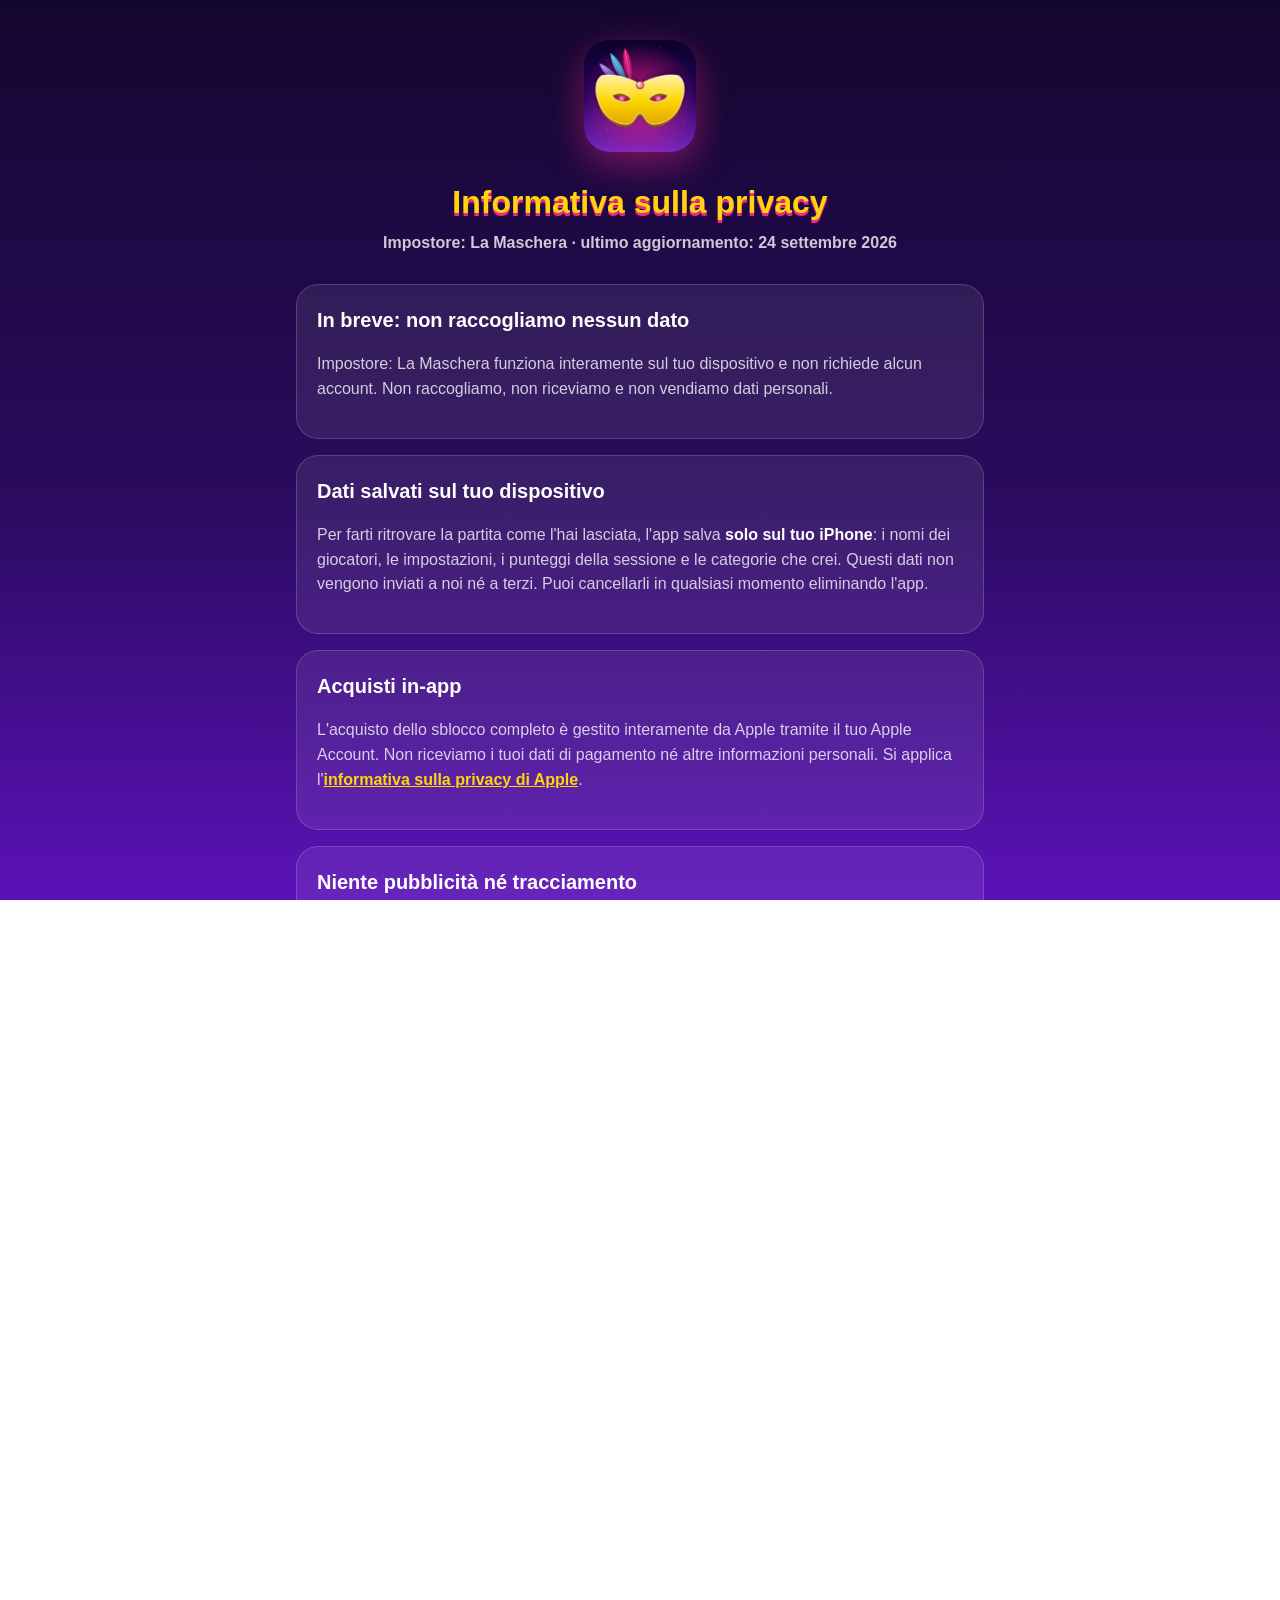
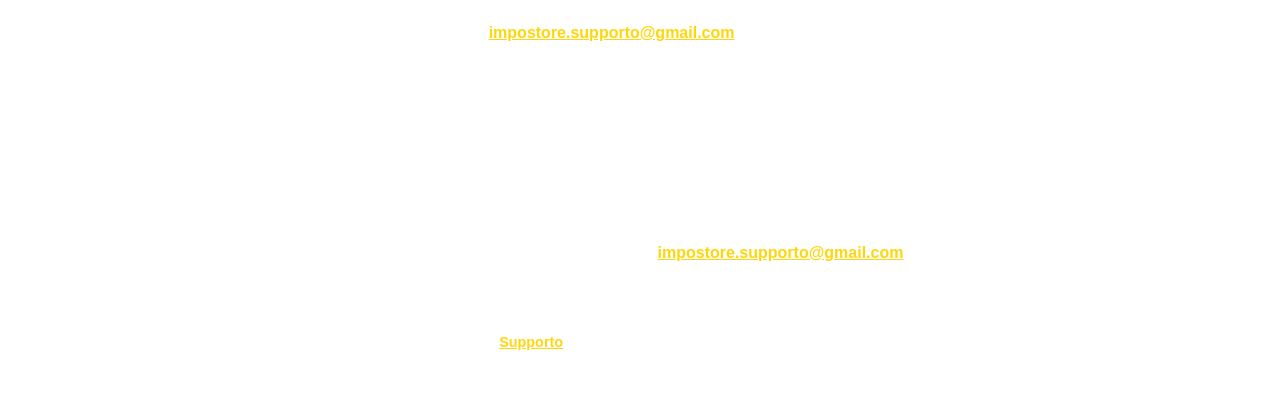
==== privacy.html @ b66f3663 "Sito di supporto e privacy di Impostore: La Maschera" ====
<!DOCTYPE html>
<html lang="it">
<head>
  <meta charset="utf-8">
  <meta name="viewport" content="width=device-width, initial-scale=1">
  <title>Impostore: La Maschera – Privacy</title>
  <meta name="description" content="Informativa sulla privacy di Impostore: La Maschera.">
  <link rel="icon" href="icon.png">
  <link rel="stylesheet" href="style.css">
</head>
<body>
<main>
  <header>
    <img src="icon.png" alt="Icona di Impostore: La Maschera">
    <h1>Informativa sulla privacy</h1>
    <p class="tagline">Impostore: La Maschera · ultimo aggiornamento: 24 settembre 2026</p>
  </header>

  <section>
    <h2>In breve: non raccogliamo nessun dato</h2>
    <p>Impostore: La Maschera funziona interamente sul tuo dispositivo e non richiede alcun account. Non raccogliamo, non riceviamo e non vendiamo dati personali.</p>
  </section>

  <section>
    <h2>Dati salvati sul tuo dispositivo</h2>
    <p>Per farti ritrovare la partita come l'hai lasciata, l'app salva <strong>solo sul tuo iPhone</strong>: i nomi dei giocatori, le impostazioni, i punteggi della sessione e le categorie che crei. Questi dati non vengono inviati a noi né a terzi. Puoi cancellarli in qualsiasi momento eliminando l'app.</p>
  </section>

  <section>
    <h2>Acquisti in-app</h2>
    <p>L'acquisto dello sblocco completo è gestito interamente da Apple tramite il tuo Apple Account. Non riceviamo i tuoi dati di pagamento né altre informazioni personali. Si applica l'<a href="https://www.apple.com/it/legal/privacy/">informativa sulla privacy di Apple</a>.</p>
  </section>

  <section>
    <h2>Niente pubblicità né tracciamento</h2>
    <p>L'app non contiene pubblicità, strumenti di analisi, sistemi di tracciamento o SDK di terze parti, e non accede a posizione, contatti, foto, fotocamera o microfono.</p>
  </section>

  <section>
    <h2>Condivisione dei risultati</h2>
    <p>Se scegli di condividere il risultato di una partita, l'immagine viene creata sul tuo dispositivo e sei tu a decidere dove inviarla tramite il menu di condivisione di iOS.</p>
  </section>

  <section>
    <h2>Bambini</h2>
    <p>Il gioco è adatto a tutti. Poiché non raccogliamo alcun dato, non raccogliamo nemmeno dati di minori.</p>
  </section>

  <section>
    <h2>Se ci scrivi</h2>
    <p>Se ci contatti via email useremo il tuo indirizzo e il contenuto del messaggio solo per risponderti. Cancelleremo i messaggi su tua richiesta.</p>
  </section>

  <section>
    <h2>Modifiche e contatti</h2>
    <p>Se questa informativa dovesse cambiare, aggiorneremo questa pagina e la data in alto. Per qualsiasi domanda: <a href="mailto:impostore.supporto@gmail.com">impostore.supporto@gmail.com</a>.</p>
  </section>

  <section>
    <h2>English summary</h2>
    <p>Impostore: La Maschera does not collect any personal data. Player names, settings, scores and custom categories are stored only on your device and are deleted when you delete the app. In-app purchases are handled entirely by Apple. There are no ads, analytics, tracking or third-party SDKs. Contact: <a href="mailto:impostore.supporto@gmail.com">impostore.supporto@gmail.com</a>.</p>
  </section>

  <footer><a href="index.html">Supporto</a> · © 2026 Impostore: La Maschera</footer>
</main>
</body>
</html>
---- style.css ----
:root {
  --night: #14072e;
  --purple: #5b12b8;
  --gold: #ffd60a;
  --pink: #f72585;
  --text: #ffffff;
  --muted: rgba(255, 255, 255, 0.78);
  --card: rgba(255, 255, 255, 0.08);
  --border: rgba(255, 255, 255, 0.16);
}
* { box-sizing: border-box; }
body {
  margin: 0;
  min-height: 100vh;
  background: linear-gradient(180deg, var(--night) 0%, #2a0b5e 55%, var(--purple) 100%) fixed;
  color: var(--text);
  font-family: ui-rounded, "SF Pro Rounded", -apple-system, BlinkMacSystemFont, "Segoe UI", Roboto, sans-serif;
  line-height: 1.55;
}
main { max-width: 720px; margin: 0 auto; padding: 40px 16px 56px; }
header { text-align: center; margin-bottom: 28px; }
header img { width: 112px; height: 112px; border-radius: 26px; box-shadow: 0 12px 36px rgba(247, 37, 133, 0.45); }
h1 { font-size: 2rem; font-weight: 900; margin: 18px 0 4px; color: var(--gold); text-shadow: 0 3px 0 var(--pink); }
h2 { font-size: 1.25rem; font-weight: 800; margin: 0 0 10px; }
.tagline { color: var(--muted); margin: 0; font-weight: 600; }
section { background: var(--card); border: 1px solid var(--border); border-radius: 22px; padding: 20px; margin: 16px 0; }
p, li { color: var(--muted); }
strong { color: var(--text); }
a { color: var(--gold); font-weight: 700; }
.button {
  display: inline-block; margin-top: 6px; padding: 12px 20px; border-radius: 16px;
  background: var(--gold); color: #3a1a00; text-decoration: none; font-weight: 900;
}
details { border-top: 1px solid var(--border); padding: 12px 0; }
details:first-of-type { border-top: none; }
summary { cursor: pointer; font-weight: 800; color: var(--text); }
footer { text-align: center; color: rgba(255, 255, 255, 0.55); font-size: 0.9rem; margin-top: 28px; }
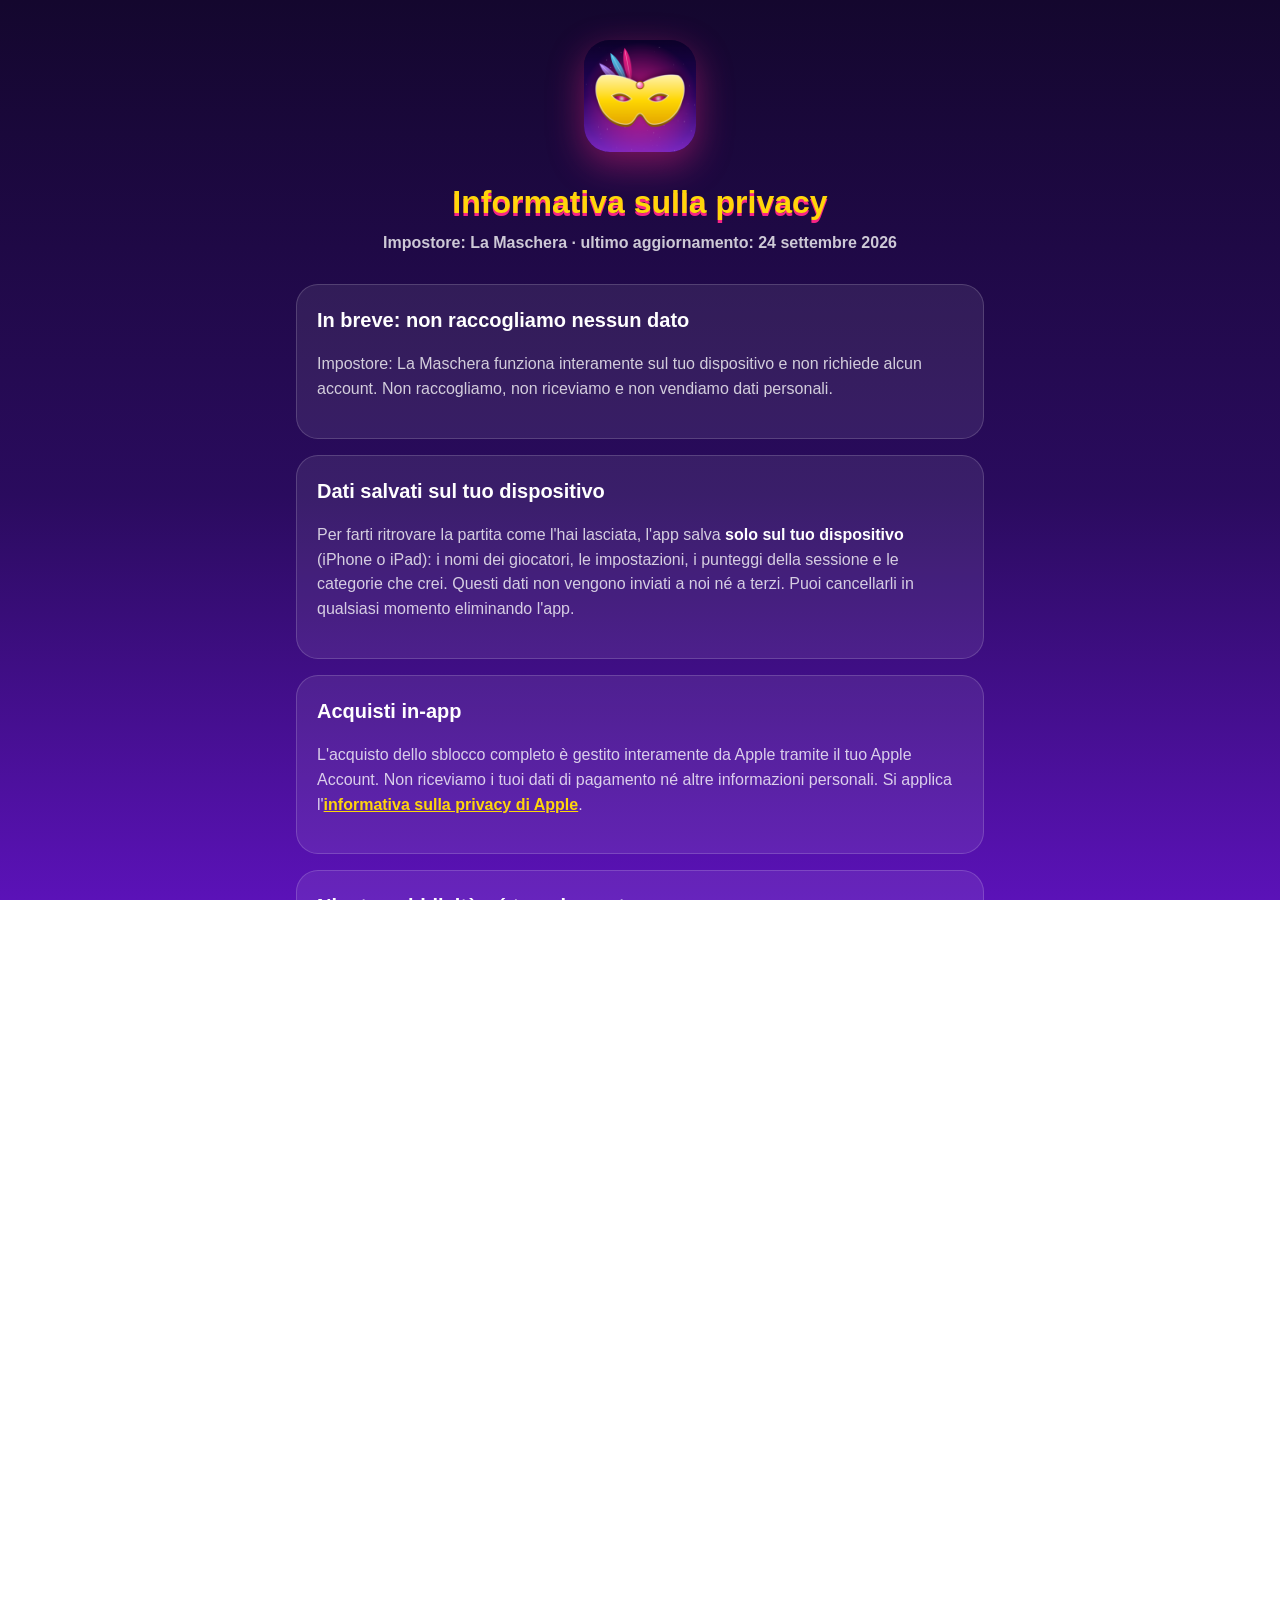
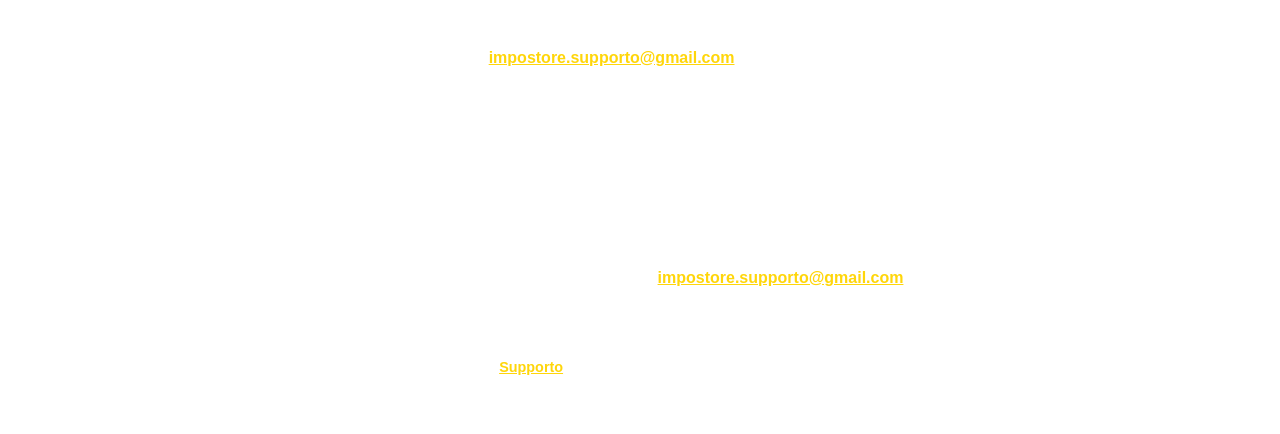
==== commit 77515e0c: "Sito: il gioco è disponibile anche su iPad - "un solo iPhone o iPad" e "Passatevi il telefono (o l'i" ====
--- a/privacy.html
+++ b/privacy.html
@@ -23,7 +23,7 @@
 
   <section>
     <h2>Dati salvati sul tuo dispositivo</h2>
-    <p>Per farti ritrovare la partita come l'hai lasciata, l'app salva <strong>solo sul tuo iPhone</strong>: i nomi dei giocatori, le impostazioni, i punteggi della sessione e le categorie che crei. Questi dati non vengono inviati a noi né a terzi. Puoi cancellarli in qualsiasi momento eliminando l'app.</p>
+    <p>Per farti ritrovare la partita come l'hai lasciata, l'app salva <strong>solo sul tuo dispositivo</strong> (iPhone o iPad): i nomi dei giocatori, le impostazioni, i punteggi della sessione e le categorie che crei. Questi dati non vengono inviati a noi né a terzi. Puoi cancellarli in qualsiasi momento eliminando l'app.</p>
   </section>
 
   <section>
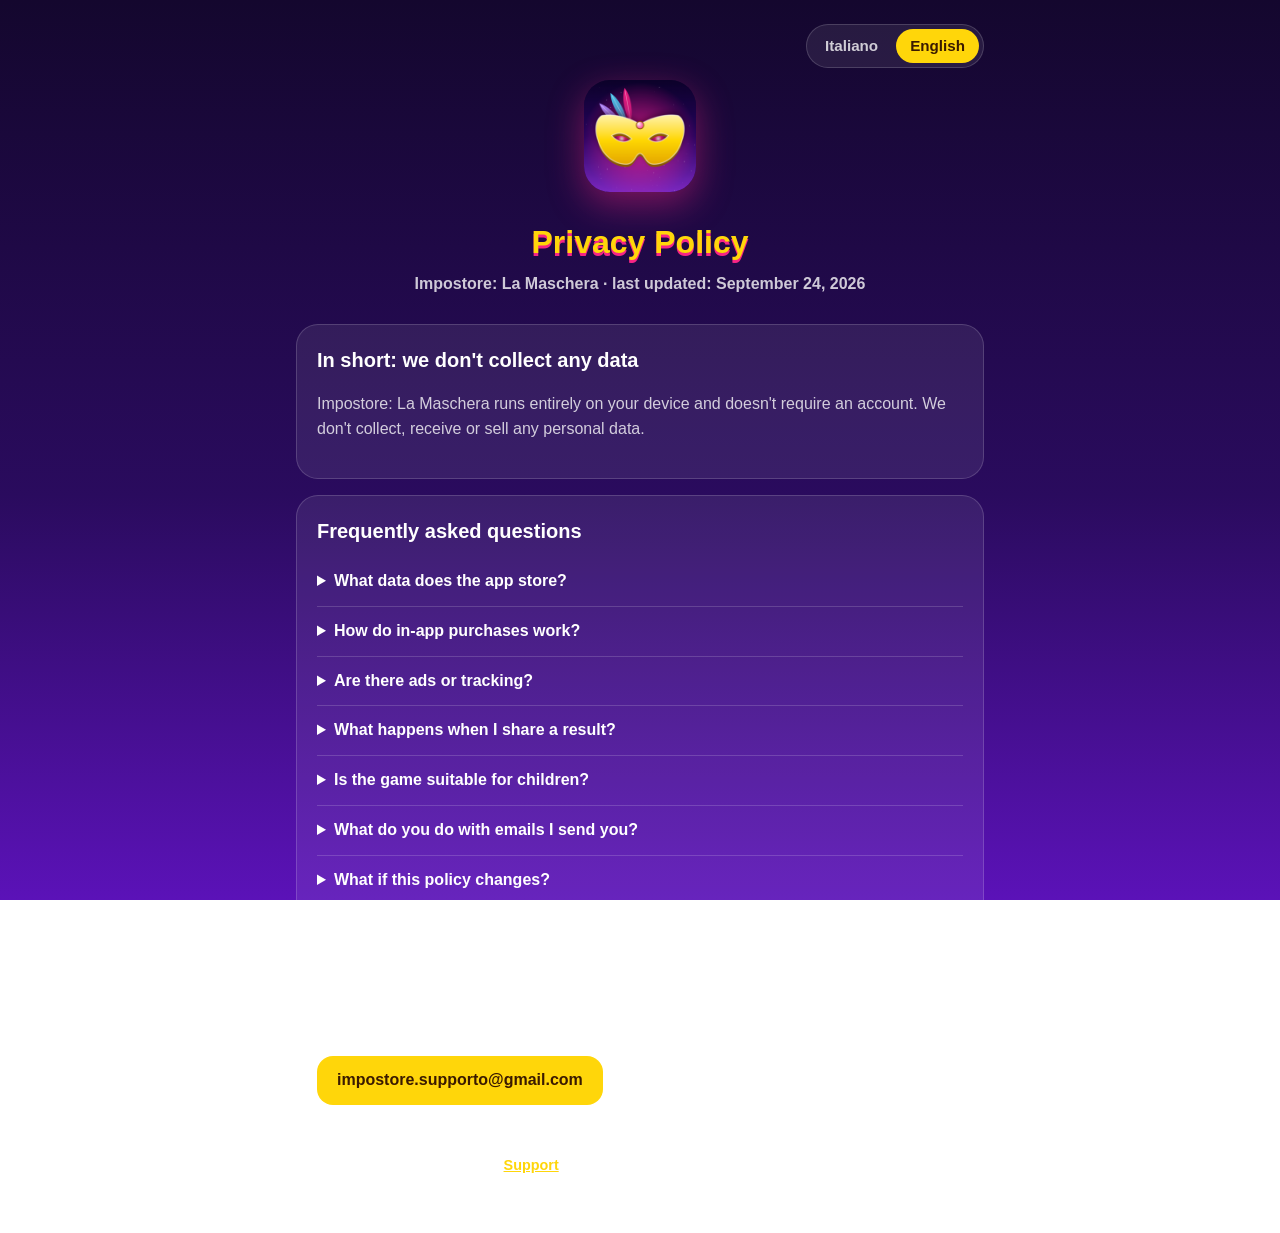
==== commit d106bdc7: "Sito: selettore Italiano/English e privacy a domande frequenti - tolte le card "English": ogni pagin" ====
--- a/privacy.html
+++ b/privacy.html
@@ -1,67 +1,144 @@
 <!DOCTYPE html>
-<html lang="it">
+<html lang="it" data-lang-current="it"
+      data-title-it="Impostore: La Maschera – Privacy"
+      data-title-en="Impostore: La Maschera – Privacy Policy">
 <head>
   <meta charset="utf-8">
   <meta name="viewport" content="width=device-width, initial-scale=1">
   <title>Impostore: La Maschera – Privacy</title>
-  <meta name="description" content="Informativa sulla privacy di Impostore: La Maschera.">
+  <script>
+    /* Lingua scelta prima di disegnare la pagina, senza sfarfallii (vedi lang.js). */
+    (function () {
+      var root = document.documentElement, lang = "";
+      try { lang = new URLSearchParams(window.location.search).get("lang") || localStorage.getItem("impostore-lang") || ""; } catch (e) {}
+      if (lang !== "it" && lang !== "en") {
+        var browser = (navigator.languages && navigator.languages[0]) || navigator.language || "it";
+        lang = browser.toLowerCase().indexOf("it") === 0 ? "it" : "en";
+      }
+      root.setAttribute("data-lang-current", lang);
+      root.lang = lang;
+      root.className += " js";
+      var title = root.getAttribute("data-title-" + lang);
+      if (title) document.title = title;
+    })();
+  </script>
+  <meta name="description" content="Informativa sulla privacy di Impostore: La Maschera. Privacy policy of Impostore: La Maschera.">
   <link rel="icon" href="icon.png">
   <link rel="stylesheet" href="style.css">
+  <script src="lang.js" defer></script>
 </head>
 <body>
 <main>
+  <div class="lang-bar">
+    <div class="lang-switch" role="group" aria-label="Lingua / Language">
+      <button type="button" data-set-lang="it" lang="it" aria-pressed="true">Italiano</button>
+      <button type="button" data-set-lang="en" lang="en" aria-pressed="false">English</button>
+    </div>
+  </div>
+
   <header>
     <img src="icon.png" alt="Icona di Impostore: La Maschera">
-    <h1>Informativa sulla privacy</h1>
-    <p class="tagline">Impostore: La Maschera · ultimo aggiornamento: 24 settembre 2026</p>
+    <h1 data-lang="it">Informativa sulla privacy</h1>
+    <h1 data-lang="en">Privacy Policy</h1>
+    <p class="tagline" data-lang="it">Impostore: La Maschera · ultimo aggiornamento: 24 settembre 2026</p>
+    <p class="tagline" data-lang="en">Impostore: La Maschera · last updated: September 24, 2026</p>
   </header>
 
-  <section>
-    <h2>In breve: non raccogliamo nessun dato</h2>
-    <p>Impostore: La Maschera funziona interamente sul tuo dispositivo e non richiede alcun account. Non raccogliamo, non riceviamo e non vendiamo dati personali.</p>
-  </section>
+  <!-- Italiano -->
+  <div data-lang="it" lang="it">
+    <section>
+      <h2>In breve: non raccogliamo nessun dato</h2>
+      <p>Impostore: La Maschera funziona interamente sul tuo dispositivo e non richiede alcun account. Non raccogliamo, non riceviamo e non vendiamo dati personali.</p>
+    </section>
 
-  <section>
-    <h2>Dati salvati sul tuo dispositivo</h2>
-    <p>Per farti ritrovare la partita come l'hai lasciata, l'app salva <strong>solo sul tuo dispositivo</strong> (iPhone o iPad): i nomi dei giocatori, le impostazioni, i punteggi della sessione e le categorie che crei. Questi dati non vengono inviati a noi né a terzi. Puoi cancellarli in qualsiasi momento eliminando l'app.</p>
-  </section>
+    <section>
+      <h2>Domande frequenti</h2>
+      <details>
+        <summary>Quali dati salva l'app?</summary>
+        <p>Per farti ritrovare la partita come l'hai lasciata, l'app salva <strong>solo sul tuo dispositivo</strong> (iPhone o iPad): i nomi dei giocatori, le impostazioni, i punteggi della sessione e le categorie che crei. Questi dati non vengono inviati a noi né a terzi. Puoi cancellarli in qualsiasi momento eliminando l'app.</p>
+      </details>
+      <details>
+        <summary>Come funzionano gli acquisti in-app?</summary>
+        <p>L'acquisto dello sblocco completo è gestito interamente da Apple tramite il tuo Apple Account. Non riceviamo i tuoi dati di pagamento né altre informazioni personali. Si applica l'<a href="https://www.apple.com/it/legal/privacy/">informativa sulla privacy di Apple</a>.</p>
+      </details>
+      <details>
+        <summary>Ci sono pubblicità o tracciamento?</summary>
+        <p>No. L'app non contiene pubblicità, strumenti di analisi, sistemi di tracciamento o SDK di terze parti, e non accede a posizione, contatti, foto, fotocamera o microfono.</p>
+      </details>
+      <details>
+        <summary>Cosa succede quando condivido un risultato?</summary>
+        <p>L'immagine del risultato viene creata sul tuo dispositivo e sei tu a decidere dove inviarla tramite il menu di condivisione di iOS.</p>
+      </details>
+      <details>
+        <summary>Il gioco è adatto ai bambini?</summary>
+        <p>Sì, il gioco è adatto a tutti. Poiché non raccogliamo alcun dato, non raccogliamo nemmeno dati di minori.</p>
+      </details>
+      <details>
+        <summary>Cosa fate con le email che vi scrivo?</summary>
+        <p>Useremo il tuo indirizzo e il contenuto del messaggio solo per risponderti. Cancelleremo i messaggi su tua richiesta.</p>
+      </details>
+      <details>
+        <summary>E se questa informativa cambia?</summary>
+        <p>Aggiorneremo questa pagina e la data in alto.</p>
+      </details>
+    </section>
 
-  <section>
-    <h2>Acquisti in-app</h2>
-    <p>L'acquisto dello sblocco completo è gestito interamente da Apple tramite il tuo Apple Account. Non riceviamo i tuoi dati di pagamento né altre informazioni personali. Si applica l'<a href="https://www.apple.com/it/legal/privacy/">informativa sulla privacy di Apple</a>.</p>
-  </section>
+    <section>
+      <h2>Contatti</h2>
+      <p>Per qualsiasi domanda sulla privacy scrivici:</p>
+      <a class="button" href="mailto:impostore.supporto@gmail.com?subject=Privacy%20-%20Impostore%3A%20La%20Maschera">impostore.supporto@gmail.com</a>
+    </section>
 
-  <section>
-    <h2>Niente pubblicità né tracciamento</h2>
-    <p>L'app non contiene pubblicità, strumenti di analisi, sistemi di tracciamento o SDK di terze parti, e non accede a posizione, contatti, foto, fotocamera o microfono.</p>
-  </section>
+    <footer><a href="index.html">Supporto</a> · © 2026 Impostore: La Maschera</footer>
+  </div>
 
-  <section>
-    <h2>Condivisione dei risultati</h2>
-    <p>Se scegli di condividere il risultato di una partita, l'immagine viene creata sul tuo dispositivo e sei tu a decidere dove inviarla tramite il menu di condivisione di iOS.</p>
-  </section>
+  <!-- English -->
+  <div data-lang="en" lang="en">
+    <section>
+      <h2>In short: we don't collect any data</h2>
+      <p>Impostore: La Maschera runs entirely on your device and doesn't require an account. We don't collect, receive or sell any personal data.</p>
+    </section>
 
-  <section>
-    <h2>Bambini</h2>
-    <p>Il gioco è adatto a tutti. Poiché non raccogliamo alcun dato, non raccogliamo nemmeno dati di minori.</p>
-  </section>
+    <section>
+      <h2>Frequently asked questions</h2>
+      <details>
+        <summary>What data does the app store?</summary>
+        <p>So you can pick up your game where you left off, the app stores data <strong>only on your device</strong> (iPhone or iPad): player names, settings, session scores and the categories you create. This data is never sent to us or to third parties. You can delete it at any time by deleting the app.</p>
+      </details>
+      <details>
+        <summary>How do in-app purchases work?</summary>
+        <p>The full-unlock purchase is handled entirely by Apple through your Apple Account. We don't receive your payment details or any other personal information. <a href="https://www.apple.com/legal/privacy/">Apple's privacy policy</a> applies.</p>
+      </details>
+      <details>
+        <summary>Are there ads or tracking?</summary>
+        <p>No. The app contains no ads, analytics, tracking or third-party SDKs, and it doesn't access your location, contacts, photos, camera or microphone.</p>
+      </details>
+      <details>
+        <summary>What happens when I share a result?</summary>
+        <p>The result image is created on your device, and you decide where to send it using the iOS share sheet.</p>
+      </details>
+      <details>
+        <summary>Is the game suitable for children?</summary>
+        <p>Yes, the game is suitable for everyone. Since we don't collect any data, we don't collect data from children either.</p>
+      </details>
+      <details>
+        <summary>What do you do with emails I send you?</summary>
+        <p>We only use your address and the content of your message to reply to you. We'll delete your messages on request.</p>
+      </details>
+      <details>
+        <summary>What if this policy changes?</summary>
+        <p>We'll update this page and the date at the top.</p>
+      </details>
+    </section>
 
-  <section>
-    <h2>Se ci scrivi</h2>
-    <p>Se ci contatti via email useremo il tuo indirizzo e il contenuto del messaggio solo per risponderti. Cancelleremo i messaggi su tua richiesta.</p>
-  </section>
+    <section>
+      <h2>Contact</h2>
+      <p>For any question about privacy, write to us:</p>
+      <a class="button" href="mailto:impostore.supporto@gmail.com?subject=Privacy%20-%20Impostore%3A%20La%20Maschera">impostore.supporto@gmail.com</a>
+    </section>
 
-  <section>
-    <h2>Modifiche e contatti</h2>
-    <p>Se questa informativa dovesse cambiare, aggiorneremo questa pagina e la data in alto. Per qualsiasi domanda: <a href="mailto:impostore.supporto@gmail.com">impostore.supporto@gmail.com</a>.</p>
-  </section>
-
-  <section>
-    <h2>English summary</h2>
-    <p>Impostore: La Maschera does not collect any personal data. Player names, settings, scores and custom categories are stored only on your device and are deleted when you delete the app. In-app purchases are handled entirely by Apple. There are no ads, analytics, tracking or third-party SDKs. Contact: <a href="mailto:impostore.supporto@gmail.com">impostore.supporto@gmail.com</a>.</p>
-  </section>
-
-  <footer><a href="index.html">Supporto</a> · © 2026 Impostore: La Maschera</footer>
+    <footer><a href="index.html">Support</a> · © 2026 Impostore: La Maschera</footer>
+  </div>
 </main>
 </body>
 </html>
--- a/style.css
+++ b/style.css
@@ -35,3 +35,25 @@
 details:first-of-type { border-top: none; }
 summary { cursor: pointer; font-weight: 800; color: var(--text); }
 footer { text-align: center; color: rgba(255, 255, 255, 0.55); font-size: 0.9rem; margin-top: 28px; }
+
+/* Lingua: si vede solo quella scelta (vedi lang.js). */
+html[data-lang-current="it"] [data-lang="en"],
+html[data-lang-current="en"] [data-lang="it"] { display: none !important; }
+
+/* Selettore Italiano / English */
+.lang-bar { display: flex; justify-content: flex-end; margin: -16px 0 12px; }
+.lang-switch {
+  display: none; /* senza JavaScript la pagina resta in italiano */
+  gap: 4px; padding: 4px; border-radius: 999px;
+  background: var(--card); border: 1px solid var(--border);
+}
+.js .lang-switch { display: inline-flex; }
+.lang-switch button {
+  appearance: none; -webkit-appearance: none; border: 0; cursor: pointer;
+  padding: 8px 14px; border-radius: 999px;
+  background: transparent; color: var(--muted);
+  font: inherit; font-size: 0.95rem; font-weight: 800; line-height: 1.2;
+}
+.lang-switch button:hover { color: var(--text); }
+.lang-switch button[aria-pressed="true"] { background: var(--gold); color: #3a1a00; }
+.lang-switch button:focus-visible { outline: 2px solid var(--gold); outline-offset: 2px; }
